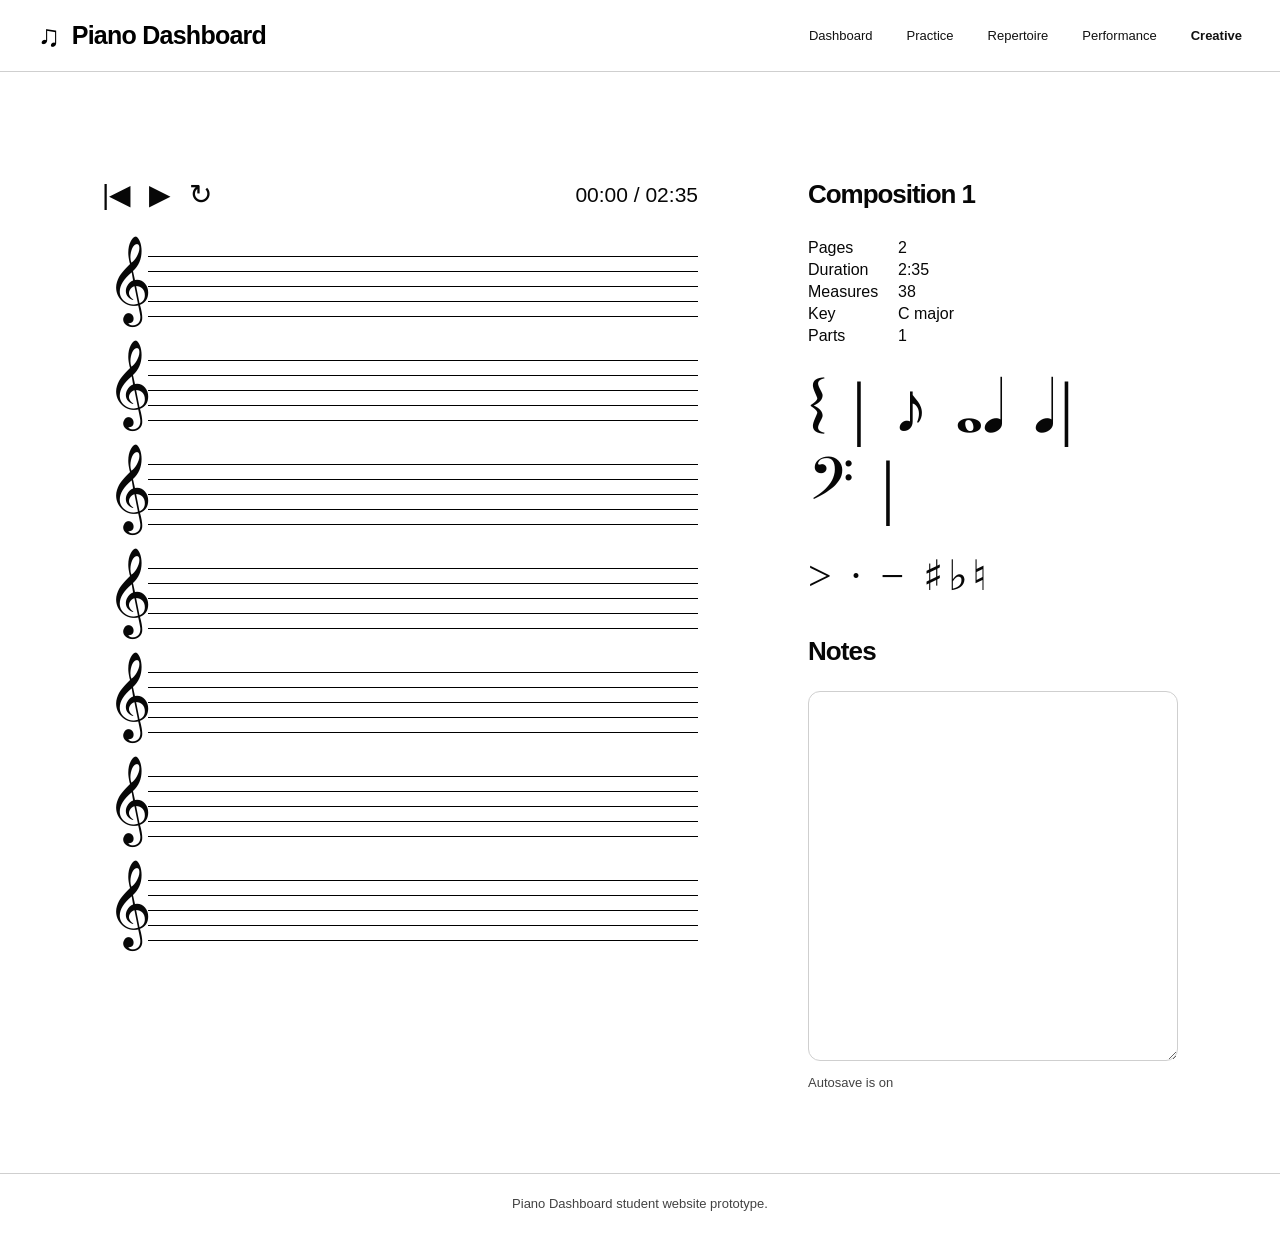
==== composition1.html @ 479e0311 "first commit" ====
<!DOCTYPE html>
<html lang="en">
<head><meta charset="UTF-8"><meta name="viewport" content="width=device-width, initial-scale=1.0"><title>Piano Dashboard | Composition</title><link rel="stylesheet" href="css/style.css"></head>
<body>
<header class="site-header"><a class="logo" href="index.html"><span class="logo-mark">♫</span><span>Piano Dashboard</span></a><button class="nav-toggle" aria-label="Toggle navigation">☰</button><nav class="main-nav"><a href="index.html">Dashboard</a><a href="practice.html">Practice</a><a href="repertoire.html">Repertoire</a><a href="performance.html">Performance</a><a class="active" href="creative.html">Creative</a></nav></header>
<main>
<section class="sheet-layout">
  <div>
    <div class="player-row"><div class="player-icons"><span>|◀</span><span>▶</span><span>↻</span></div><div class="time-text">00:00 / 02:35</div></div>
    <div class="staff-paper" aria-label="Blank staff paper">
      <div class="staff-line-group"><div class="clef">𝄞</div><div class="staff-lines"></div></div><div class="staff-line-group"><div class="clef">𝄞</div><div class="staff-lines"></div></div><div class="staff-line-group"><div class="clef">𝄞</div><div class="staff-lines"></div></div><div class="staff-line-group"><div class="clef">𝄞</div><div class="staff-lines"></div></div><div class="staff-line-group"><div class="clef">𝄞</div><div class="staff-lines"></div></div><div class="staff-line-group"><div class="clef">𝄞</div><div class="staff-lines"></div></div><div class="staff-line-group"><div class="clef">𝄞</div><div class="staff-lines"></div></div>
    </div>
  </div>
  <aside class="detail"><h1>Composition 1</h1><div class="meta-table"><span>Pages</span><span>2</span><span>Duration</span><span>2:35</span><span>Measures</span><span>38</span><span>Key</span><span>C major</span><span>Parts</span><span>1</span></div><div class="music-symbols">𝄔 | ♪ 𝅝 ♩ 𝅘𝅥 | 𝄢 |<br><span style="font-size:42px">&gt; · − ♯♭♮</span></div><h2>Notes</h2><textarea class="notes" id="notesArea" data-storage-key="composition-one-notes"></textarea><p class="save-status" id="saveStatus">Autosave is on</p></aside>
</section>
</main><footer class="site-footer">Piano Dashboard student website prototype.</footer><script src="js/script.js"></script>
</body></html>
---- css/style.css ----
/*
  Piano Dashboard website
  DECO1400-style structure: HTML files in root, CSS in css/style.css, JS in js/script.js, images in images/.
*/

:root {
  --bg: #ffffff;
  --text: #070707;
  --muted: #424242;
  --line: #cfcfcf;
  --soft: #f2f2f2;
  --soft-2: #eaeaea;
  --black: #000000;
  --danger: #d71920;
  --radius: 14px;
  --page-x: 48px;
  --max-width: 1260px;
}

* {
  box-sizing: border-box;
}

html {
  scroll-behavior: smooth;
}

body {
  margin: 0;
  background: var(--bg);
  color: var(--text);
  font-family: Arial, Helvetica, sans-serif;
  font-size: 16px;
}

img {
  max-width: 100%;
  display: block;
}

button,
input,
select,
textarea {
  font: inherit;
}

.site-header {
  height: 72px;
  border-bottom: 1px solid var(--line);
  display: flex;
  align-items: center;
  justify-content: space-between;
  padding: 0 38px;
  background: #fff;
  position: sticky;
  top: 0;
  z-index: 20;
}

.logo {
  color: #000;
  text-decoration: none;
  display: flex;
  align-items: center;
  gap: 12px;
  font-size: 25px;
  font-weight: 700;
  letter-spacing: -0.03em;
}

.logo-mark {
  font-size: 30px;
  line-height: 1;
}

.nav-toggle {
  display: none;
  border: 1px solid var(--line);
  background: #fff;
  border-radius: 8px;
  padding: 8px 10px;
  cursor: pointer;
}

.main-nav {
  display: flex;
  align-items: center;
  gap: 34px;
  font-size: 13px;
  font-weight: 500;
}

.main-nav a {
  color: #111;
  text-decoration: none;
}

.main-nav a.active,
.main-nav a:hover {
  font-weight: 700;
}

main {
  max-width: var(--max-width);
  margin: 0 auto;
  padding: 34px var(--page-x) 70px;
}

.page-head {
  display: flex;
  align-items: flex-start;
  justify-content: space-between;
  gap: 24px;
  margin-bottom: 28px;
}

h1 {
  margin: 0 0 8px;
  font-size: 32px;
  line-height: 1.1;
  letter-spacing: -0.04em;
}

h2 {
  margin: 0 0 24px;
  font-size: 26px;
  letter-spacing: -0.035em;
}

h3 {
  margin: 0 0 22px;
  font-size: 23px;
  letter-spacing: -0.035em;
}

.subtitle {
  margin: 0;
  color: var(--muted);
  font-size: 16px;
}

.btn {
  border: 1px solid var(--black);
  background: var(--black);
  color: #fff;
  border-radius: 6px;
  padding: 13px 20px;
  display: inline-flex;
  align-items: center;
  justify-content: center;
  gap: 8px;
  font-weight: 700;
  font-size: 13px;
  cursor: pointer;
  min-height: 44px;
  text-decoration: none;
}

.btn:hover {
  opacity: 0.85;
}

.btn.secondary {
  background: #fff;
  color: #000;
}

.btn.red {
  background: var(--danger);
  border-color: var(--danger);
}

.card {
  border: 1px solid var(--line);
  border-radius: var(--radius);
  background: #fff;
  overflow: hidden;
}

.card,
.card:link,
.card:visited,
.card:hover,
.card:active {
  color: inherit;
  text-decoration: none;
}

.grid-2 {
  display: grid;
  grid-template-columns: repeat(2, minmax(0, 1fr));
  gap: 30px;
}

.grid-3 {
  display: grid;
  grid-template-columns: repeat(3, minmax(0, 1fr));
  gap: 80px;
}

.grid-4 {
  display: grid;
  grid-template-columns: repeat(4, minmax(0, 1fr));
  gap: 24px;
}

.stat-card {
  height: 78px;
  border: 1px solid var(--line);
  border-radius: 12px;
  display: flex;
  align-items: center;
  gap: 14px;
  padding: 0 22px;
}

.stat-icon {
  width: 47px;
  height: 47px;
  border-radius: 12px;
  background: var(--soft-2);
  display: flex;
  align-items: center;
  justify-content: center;
  flex: 0 0 auto;
  font-size: 23px;
}

.stat-label {
  font-size: 13px;
  color: #222;
  margin-bottom: 4px;
}

.stat-value {
  font-size: 25px;
  font-weight: 700;
  letter-spacing: -0.04em;
}

.dashboard-stats {
  margin-bottom: 42px;
}

.weekly-card {
  border: 1px solid var(--line);
  border-radius: 46px;
  padding: 18px 42px 30px;
  margin-bottom: 24px;
}

.bar-chart {
  height: 350px;
  position: relative;
  display: grid;
  grid-template-columns: 80px repeat(7, 1fr);
  align-items: end;
  gap: 12px;
  padding-top: 8px;
}

.y-axis {
  position: absolute;
  left: 68px;
  top: 10px;
  bottom: 34px;
  width: 1px;
}

.y-label {
  position: absolute;
  right: 0;
  transform: translateY(50%);
  font-size: 9px;
  color: #333;
}

.bar-slot {
  height: 320px;
  display: flex;
  flex-direction: column;
  align-items: center;
  justify-content: flex-end;
  gap: 10px;
}

.bar {
  width: 130px;
  background: #000;
  border-radius: 9px;
  animation: rise 700ms ease-out both;
}

@keyframes rise {
  from { transform: scaleY(0); transform-origin: bottom; }
  to { transform: scaleY(1); transform-origin: bottom; }
}

.bar-label {
  height: 14px;
  font-size: 9px;
  color: #222;
}

.section-title {
  font-size: 25px;
  font-weight: 700;
  margin: 22px 0;
  letter-spacing: -0.035em;
}

.piece-card {
  min-height: 310px;
  padding: 14px;
  display: flex;
  flex-direction: column;
  align-items: center;
  text-align: center;
  transition: transform 180ms ease, box-shadow 180ms ease;
}

.piece-card:hover {
  transform: translateY(-4px);
  box-shadow: 0 12px 24px rgba(0, 0, 0, 0.08);
}

.piece-card img {
  width: 100%;
  height: 200px;
  object-fit: cover;
  object-position: top center;
  margin-bottom: 14px;
  border-radius: 6px;
}

.piece-title {
  color: #000;
  text-decoration: none;
  font-weight: 700;
  font-size: 16px;
  line-height: 1.35;
  margin: 0 auto 14px;
  max-width: 220px;
}

.badge {
  display: inline-flex;
  align-items: center;
  justify-content: center;
  padding: 9px 13px;
  border-radius: 7px;
  font-size: 14px;
  margin-top: auto;
}

.badge.advanced {
  background: #ffb1b1;
  color: #f00;
}

.badge.beginner {
  background: #a6f3b5;
  color: #13a338;
}

.badge.intermediate {
  background: #f2f58a;
  color: #8f9418;
}

.practice-top {
  display: grid;
  grid-template-columns: 1fr 1fr;
  gap: 76px;
  margin-bottom: 74px;
}

.panel {
  border: 1px solid var(--line);
  border-radius: var(--radius);
  padding: 24px 28px;
  min-height: 380px;
}

.select-box,
.search-box,
.filter-box {
  height: 46px;
  background: var(--soft-2);
  border: 0;
  border-radius: 10px;
  display: flex;
  align-items: center;
  padding: 0 16px;
  color: #666;
  justify-content: space-between;
  width: 100%;
}

.timer {
  font-size: 46px;
  font-weight: 700;
  letter-spacing: -0.06em;
  text-align: center;
  margin: 36px 0 20px;
}

.button-row {
  display: flex;
  justify-content: center;
  gap: 30px;
}

.line-chart {
  min-height: 280px;
  display: flex;
  align-items: center;
  justify-content: center;
}

.sessions-card {
  padding: 22px 28px 30px;
}

.session-row {
  background: var(--soft);
  border-radius: 18px;
  min-height: 84px;
  padding: 18px 26px;
  display: flex;
  align-items: center;
  justify-content: space-between;
  margin-bottom: 32px;
}

.session-row:last-child {
  margin-bottom: 0;
}

.session-title {
  font-size: 19px;
  margin: 0 0 8px;
}

.session-composer {
  color: #444;
  margin: 0;
  font-size: 15px;
}

.session-meta {
  text-align: right;
  font-size: 14px;
}

.session-min {
  font-size: 18px;
  margin-bottom: 8px;
}

.repertoire-controls {
  border: 1px solid var(--line);
  border-radius: 11px;
  padding: 12px;
  display: grid;
  grid-template-columns: 1fr 1fr;
  gap: 32px;
  margin-bottom: 22px;
}

.no-results {
  display: none;
  color: var(--muted);
  margin: 20px 0;
}

.browse-head {
  display: flex;
  align-items: center;
  justify-content: space-between;
  margin: 20px 0;
}

.browse-arrows {
  display: flex;
  align-items: center;
  gap: 18px;
  font-size: 14px;
}

.browse-status {
  color: var(--muted);
  font-size: 14px;
  margin: -10px 0 18px;
}

.text-button,
.arrow-button {
  background: transparent;
  border: 0;
  color: #000;
  cursor: pointer;
  font: inherit;
  padding: 4px 6px;
}

.text-button:hover,
.arrow-button:hover {
  text-decoration: underline;
}

.arrow-button {
  font-size: 22px;
  line-height: 1;
}

.arrow-button:disabled {
  color: #aaa;
  cursor: not-allowed;
  text-decoration: none;
}

.browse-grid {
  min-height: 310px;
}

.performance-timeline {
  margin-top: 22px;
}

.perf-card img {
  width: 100%;
  height: 360px;
  object-fit: cover;
}

.perf-body {
  padding: 24px 22px 28px;
}

.perf-title {
  font-size: 22px;
  font-weight: 700;
  margin-bottom: 12px;
}

.perf-line {
  display: flex;
  align-items: center;
  gap: 12px;
  font-size: 20px;
  margin: 8px 0;
}

.image-card {
  cursor: pointer;
  text-decoration: none;
  color: #000;
}

.image-card img {
  width: 100%;
  height: 680px;
  object-fit: cover;
}

.image-card .card-body {
  padding: 20px 28px 28px;
}

.image-card h3 {
  margin: 0 0 8px;
  font-size: 24px;
}

.image-card p {
  margin: 0;
  font-size: 16px;
}

.idea-form {
  border: 1px solid var(--line);
  border-radius: var(--radius);
  padding: 18px;
  margin-bottom: 28px;
  display: none;
  grid-template-columns: 1fr 1fr auto;
  gap: 12px;
}

.idea-form.open {
  display: grid;
}

.idea-form input {
  height: 44px;
  border: 1px solid var(--line);
  border-radius: 8px;
  padding: 0 12px;
}

.sheet-layout {
  display: grid;
  grid-template-columns: minmax(520px, 1fr) 370px;
  gap: 110px;
  padding: 72px 44px 0;
}

.player-row {
  display: grid;
  grid-template-columns: 120px 1fr;
  align-items: center;
  margin-bottom: 12px;
}

.player-icons {
  display: flex;
  align-items: center;
  gap: 18px;
  font-size: 28px;
}

.time-text {
  text-align: right;
  font-size: 21px;
}

.staff-paper {
  width: 100%;
  min-height: 760px;
  padding: 8px 0;
}

.staff-line-group {
  height: 96px;
  margin-bottom: 8px;
  position: relative;
  display: flex;
  align-items: center;
  padding-left: 5px;
}

.staff-lines {
  position: absolute;
  left: 46px;
  right: 0;
  top: 25px;
  height: 62px;
  background: repeating-linear-gradient(to bottom, #000 0 1px, transparent 1px 15px);
}

.clef {
  font-family: Georgia, serif;
  font-size: 76px;
  z-index: 1;
  line-height: 1;
}

.sheet-img {
  width: 100%;
  height: auto;
  border: 1px solid #333;
}

.detail h1 {
  font-size: 26px;
  line-height: 1.25;
  margin-bottom: 28px;
}

.meta-table {
  display: grid;
  grid-template-columns: 90px 1fr;
  row-gap: 4px;
  margin: 20px 0 24px;
  font-size: 16px;
}

.music-symbols {
  font-size: 72px;
  font-family: Georgia, serif;
  line-height: 1.1;
  letter-spacing: 0.06em;
  margin: 12px 0 30px;
  max-width: 340px;
}

textarea.notes {
  width: 100%;
  height: 370px;
  border: 1px solid var(--line);
  border-radius: 12px;
  resize: vertical;
  padding: 14px;
  font-size: 16px;
}

.detail-buttons {
  display: flex;
  flex-direction: column;
  align-items: flex-start;
  gap: 34px;
  margin: 22px 0 36px;
}

.save-status {
  color: var(--muted);
  font-size: 13px;
  margin-top: 10px;
}

.site-footer {
  border-top: 1px solid var(--line);
  padding: 22px var(--page-x);
  color: var(--muted);
  font-size: 13px;
  text-align: center;
}

@media (max-width: 980px) {
  :root {
    --page-x: 24px;
  }

  .site-header {
    padding: 0 22px;
  }

  .nav-toggle {
    display: block;
  }

  .main-nav {
    display: none;
    position: absolute;
    left: 0;
    right: 0;
    top: 72px;
    background: white;
    border-bottom: 1px solid var(--line);
    padding: 18px 24px;
    flex-direction: column;
    align-items: flex-start;
    gap: 18px;
  }

  .main-nav.open {
    display: flex;
  }

  .grid-2,
  .grid-3,
  .grid-4,
  .practice-top,
  .sheet-layout {
    grid-template-columns: 1fr;
    gap: 24px;
  }

  .grid-3 {
    gap: 18px;
  }

  .page-head {
    flex-direction: column;
  }

  .image-card img {
    height: 360px;
  }

  .bar {
    width: 60px;
  }

  .sheet-layout {
    padding: 32px 0 0;
  }

  .repertoire-controls,
  .idea-form {
    grid-template-columns: 1fr;
    gap: 12px;
  }
}

@media (max-width: 600px) {
  .logo {
    font-size: 20px;
  }

  h1 {
    font-size: 28px;
  }

  main {
    padding-top: 26px;
  }

  .weekly-card {
    padding: 18px;
    border-radius: 24px;
    overflow-x: auto;
  }

  .bar-chart {
    min-width: 680px;
  }

  .session-row {
    flex-direction: column;
    align-items: flex-start;
    gap: 12px;
  }

  .session-meta {
    text-align: left;
  }

  .timer {
    font-size: 38px;
  }
}

/* Sheet music page browser */
.sheet-player-row { align-items: center; margin-bottom: 14px; }
.sheet-control { border: 0; background: transparent; color: #000; font-size: 24px; font-weight: 700; cursor: pointer; line-height: 1; padding: 6px 8px; }
.sheet-control:disabled { cursor: not-allowed; opacity: 0.3; }
.sheet-browser { width: 100%; border: 1px solid #222; background: #fff; overflow: hidden; }
.sheet-browser .sheet-img { border: 0; width: 100%; display: block; }
.sheet-pagination { display: flex; align-items: center; justify-content: space-between; gap: 16px; margin: 18px 0 16px; }
.sheet-pagination p { margin: 0; font-weight: 700; white-space: nowrap; }
.small-btn { min-height: 38px; padding: 9px 14px; font-size: 13px; }
.sheet-thumbs { display: grid; grid-template-columns: repeat(6, 1fr); gap: 10px; }
.sheet-thumb { border: 1px solid #d0d0d0; border-radius: 8px; background: #fff; cursor: pointer; padding: 6px; display: flex; flex-direction: column; gap: 6px; align-items: center; }
.sheet-thumb img { width: 100%; height: 86px; object-fit: cover; object-position: top center; display: block; }
.sheet-thumb span { width: 22px; height: 22px; border-radius: 50%; background: #efefef; display: inline-flex; align-items: center; justify-content: center; font-size: 12px; font-weight: 700; }
.sheet-thumb.active { border-color: #000; box-shadow: 0 0 0 2px #000 inset; }
.sheet-thumb.active span { background: #000; color: #fff; }
@media (max-width: 980px) { .sheet-thumbs { grid-template-columns: repeat(3, 1fr); } }
@media (max-width: 600px) { .sheet-pagination { flex-direction: column; align-items: stretch; } .sheet-pagination p { text-align: center; } .sheet-thumbs { grid-template-columns: repeat(2, 1fr); } }
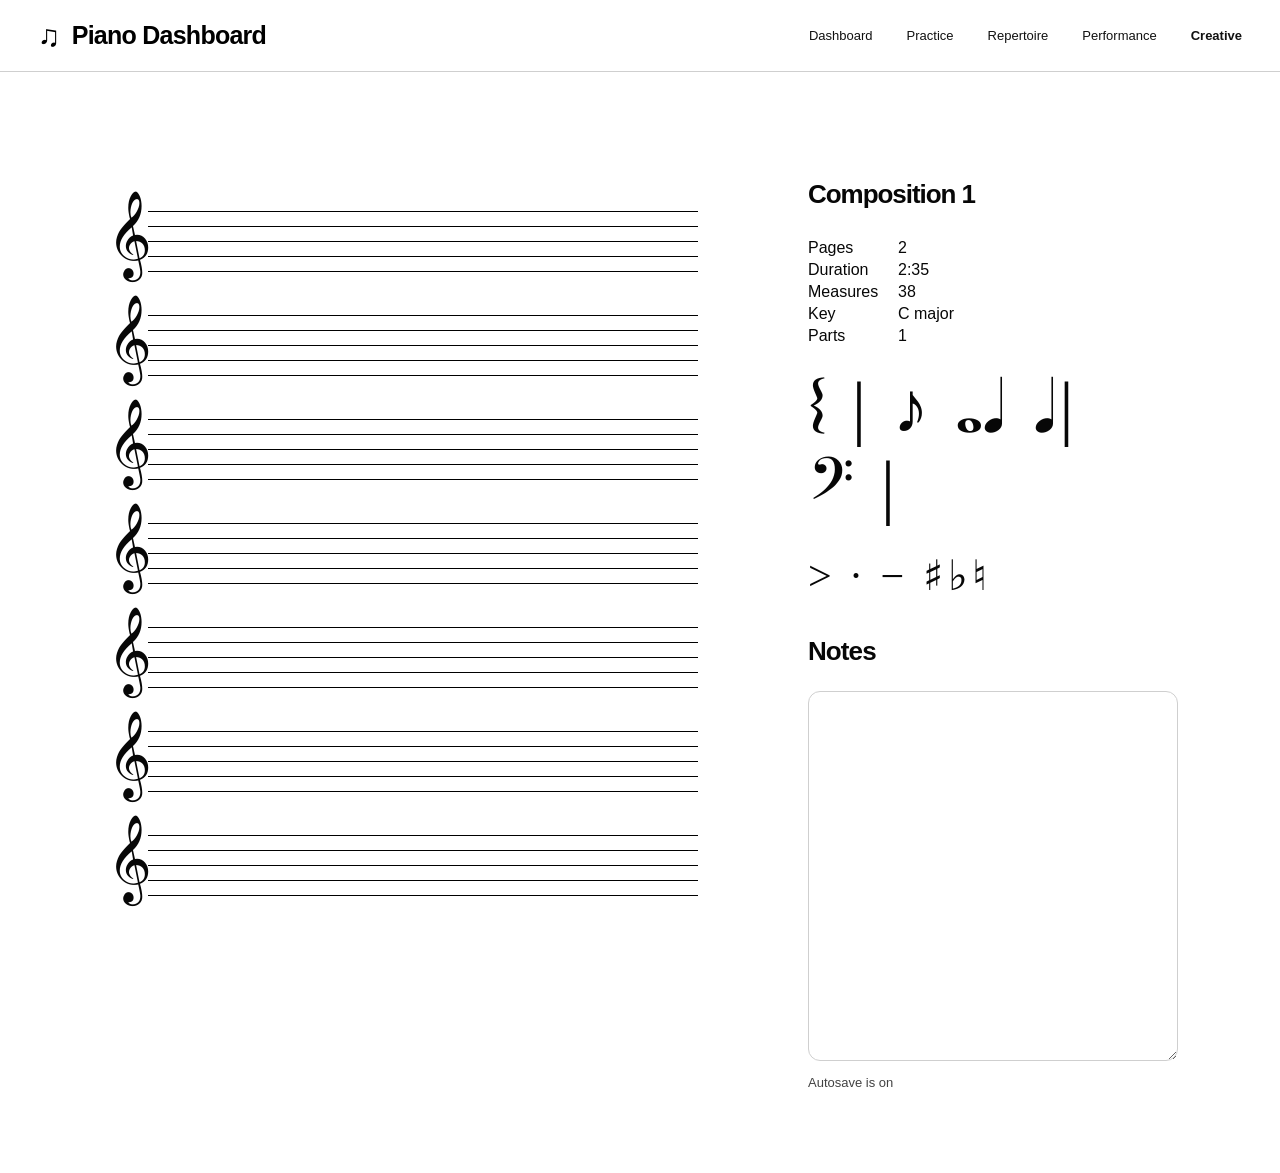
==== commit 81fdabf8: "commit 2 implemented the pieces, deleted footer (looks ugly), made adjustments to the js script. thi" ====
--- a/composition1.html
+++ b/composition1.html
@@ -6,12 +6,12 @@
 <main>
 <section class="sheet-layout">
   <div>
-    <div class="player-row"><div class="player-icons"><span>|◀</span><span>▶</span><span>↻</span></div><div class="time-text">00:00 / 02:35</div></div>
     <div class="staff-paper" aria-label="Blank staff paper">
       <div class="staff-line-group"><div class="clef">𝄞</div><div class="staff-lines"></div></div><div class="staff-line-group"><div class="clef">𝄞</div><div class="staff-lines"></div></div><div class="staff-line-group"><div class="clef">𝄞</div><div class="staff-lines"></div></div><div class="staff-line-group"><div class="clef">𝄞</div><div class="staff-lines"></div></div><div class="staff-line-group"><div class="clef">𝄞</div><div class="staff-lines"></div></div><div class="staff-line-group"><div class="clef">𝄞</div><div class="staff-lines"></div></div><div class="staff-line-group"><div class="clef">𝄞</div><div class="staff-lines"></div></div>
     </div>
   </div>
   <aside class="detail"><h1>Composition 1</h1><div class="meta-table"><span>Pages</span><span>2</span><span>Duration</span><span>2:35</span><span>Measures</span><span>38</span><span>Key</span><span>C major</span><span>Parts</span><span>1</span></div><div class="music-symbols">𝄔 | ♪ 𝅝 ♩ 𝅘𝅥 | 𝄢 |<br><span style="font-size:42px">&gt; · − ♯♭♮</span></div><h2>Notes</h2><textarea class="notes" id="notesArea" data-storage-key="composition-one-notes"></textarea><p class="save-status" id="saveStatus">Autosave is on</p></aside>
 </section>
-</main><footer class="site-footer">Piano Dashboard student website prototype.</footer><script src="js/script.js"></script>
+</main>
+<script src="js/script.js"></script>
 </body></html>
--- a/css/style.css
+++ b/css/style.css
@@ -1,6 +1,5 @@
 /*
   Piano Dashboard website
-  DECO1400-style structure: HTML files in root, CSS in css/style.css, JS in js/script.js, images in images/.
 */
 
 :root {
@@ -824,19 +823,108 @@
 }
 
 /* Sheet music page browser */
-.sheet-player-row { align-items: center; margin-bottom: 14px; }
-.sheet-control { border: 0; background: transparent; color: #000; font-size: 24px; font-weight: 700; cursor: pointer; line-height: 1; padding: 6px 8px; }
-.sheet-control:disabled { cursor: not-allowed; opacity: 0.3; }
-.sheet-browser { width: 100%; border: 1px solid #222; background: #fff; overflow: hidden; }
-.sheet-browser .sheet-img { border: 0; width: 100%; display: block; }
-.sheet-pagination { display: flex; align-items: center; justify-content: space-between; gap: 16px; margin: 18px 0 16px; }
-.sheet-pagination p { margin: 0; font-weight: 700; white-space: nowrap; }
-.small-btn { min-height: 38px; padding: 9px 14px; font-size: 13px; }
-.sheet-thumbs { display: grid; grid-template-columns: repeat(6, 1fr); gap: 10px; }
-.sheet-thumb { border: 1px solid #d0d0d0; border-radius: 8px; background: #fff; cursor: pointer; padding: 6px; display: flex; flex-direction: column; gap: 6px; align-items: center; }
-.sheet-thumb img { width: 100%; height: 86px; object-fit: cover; object-position: top center; display: block; }
-.sheet-thumb span { width: 22px; height: 22px; border-radius: 50%; background: #efefef; display: inline-flex; align-items: center; justify-content: center; font-size: 12px; font-weight: 700; }
-.sheet-thumb.active { border-color: #000; box-shadow: 0 0 0 2px #000 inset; }
-.sheet-thumb.active span { background: #000; color: #fff; }
-@media (max-width: 980px) { .sheet-thumbs { grid-template-columns: repeat(3, 1fr); } }
-@media (max-width: 600px) { .sheet-pagination { flex-direction: column; align-items: stretch; } .sheet-pagination p { text-align: center; } .sheet-thumbs { grid-template-columns: repeat(2, 1fr); } }+.browse-arrows {
+  display: flex;
+  align-items: center;
+  gap: 14px;
+}
+
+.text-button,
+.arrow-button {
+  border: none;
+  background: transparent;
+  color: #000;
+  font: inherit;
+  cursor: pointer;
+}
+
+.text-button:hover,
+.arrow-button:hover {
+  text-decoration: underline;
+}
+
+.arrow-button {
+  font-size: 22px;
+  line-height: 1;
+}
+
+/* Sheet page controls */
+.sheet-viewer {
+  width: 100%;
+}
+
+.sheet-control {
+  border: none;
+  background: transparent;
+  font-size: 24px;
+  font-weight: 700;
+  cursor: pointer;
+  padding: 4px 8px;
+}
+
+.sheet-control:hover {
+  transform: scale(1.08);
+}
+
+.sheet-pagination {
+  display: flex;
+  align-items: center;
+  justify-content: center;
+  gap: 22px;
+  margin-top: 18px;
+  font-weight: 700;
+}
+
+.sheet-thumbnails {
+  display: flex;
+  gap: 12px;
+  margin-top: 18px;
+  overflow-x: auto;
+  padding-bottom: 10px;
+}
+
+.sheet-thumb {
+  border: 1px solid #d0d0d0;
+  background: #fff;
+  border-radius: 10px;
+  padding: 8px;
+  width: 88px;
+  cursor: pointer;
+  opacity: 0.65;
+  flex: 0 0 auto;
+}
+
+.sheet-thumb.active {
+  opacity: 1;
+  border-color: #000;
+}
+
+.sheet-thumb img {
+  width: 100%;
+  height: 90px;
+  object-fit: cover;
+  object-position: top;
+  display: block;
+  margin-bottom: 6px;
+}
+
+.sheet-thumb span {
+  font-weight: 700;
+  font-size: 13px;
+}
+
+/* Responsive sheet pagination */
+@media (max-width: 700px) {
+  .sheet-pagination {
+    flex-direction: column;
+    gap: 10px;
+  }
+
+  .sheet-thumb {
+    width: 72px;
+  }
+
+  .sheet-thumb img {
+    height: 76px;
+  }
+}
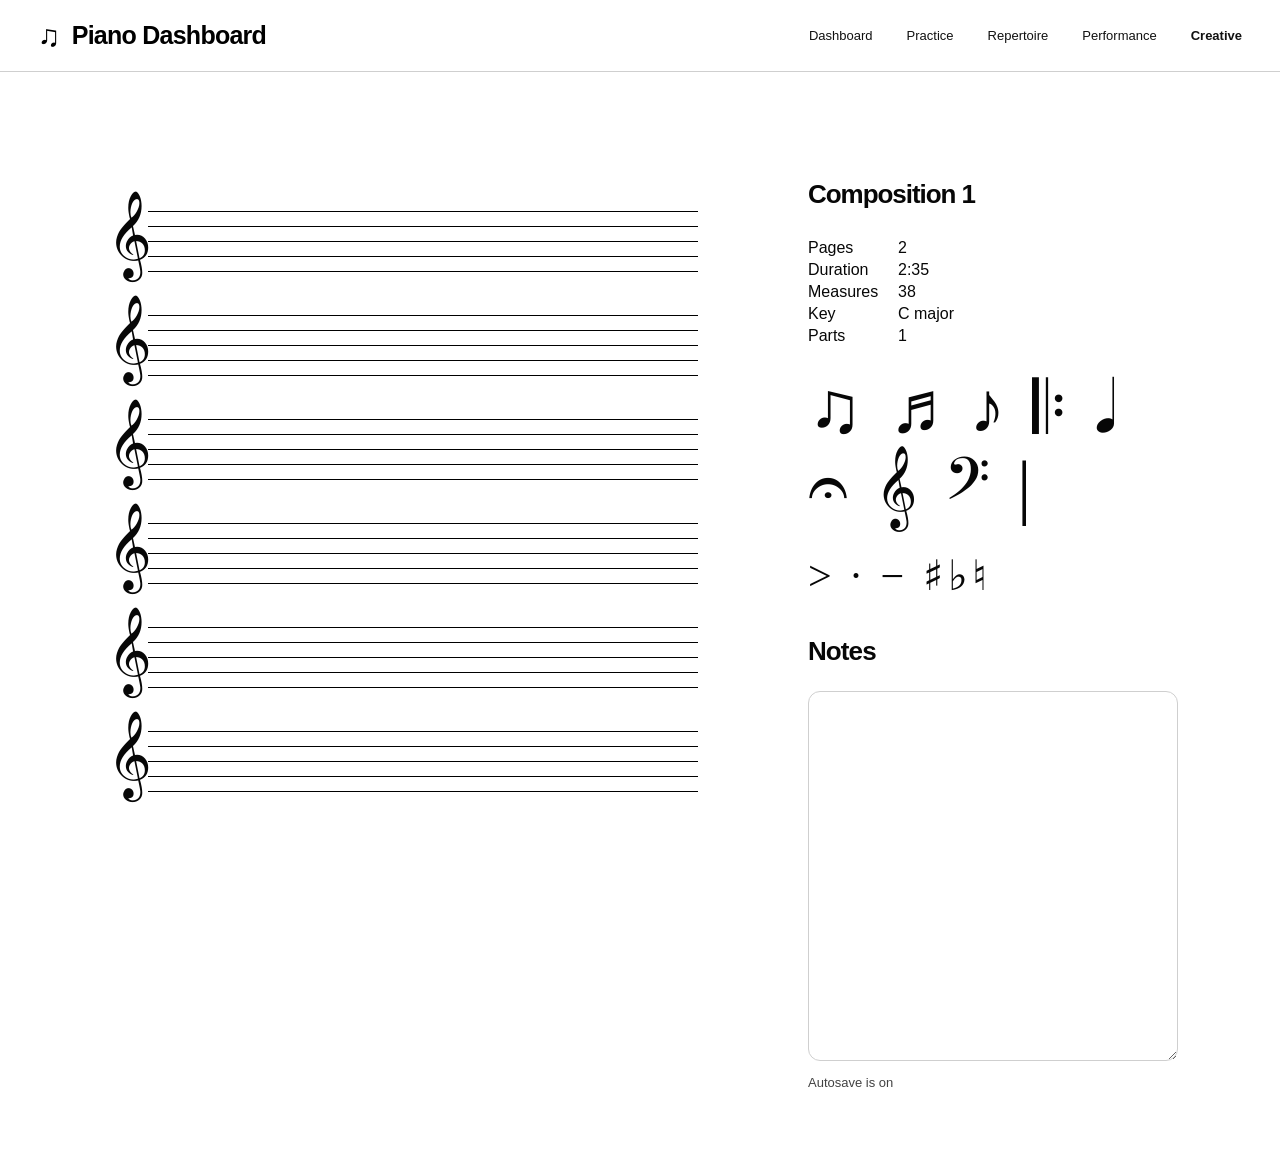
==== commit 646ae338: "changes implemented youtube link for performance removed hover function in top bar removed redundant" ====
--- a/composition1.html
+++ b/composition1.html
@@ -1,16 +1,73 @@
 <!DOCTYPE html>
 <html lang="en">
-<head><meta charset="UTF-8"><meta name="viewport" content="width=device-width, initial-scale=1.0"><title>Piano Dashboard | Composition</title><link rel="stylesheet" href="css/style.css"></head>
+<head>
+  <meta charset="UTF-8">
+  <meta name="viewport" content="width=device-width, initial-scale=1.0">
+  <title>Piano Dashboard | Composition</title>
+  <link rel="stylesheet" href="css/style.css">
+</head>
 <body>
-<header class="site-header"><a class="logo" href="index.html"><span class="logo-mark">♫</span><span>Piano Dashboard</span></a><button class="nav-toggle" aria-label="Toggle navigation">☰</button><nav class="main-nav"><a href="index.html">Dashboard</a><a href="practice.html">Practice</a><a href="repertoire.html">Repertoire</a><a href="performance.html">Performance</a><a class="active" href="creative.html">Creative</a></nav></header>
+<header class="site-header">
+  <a class="logo" href="index.html">
+    <span class="logo-mark">♫</span>
+    <span>Piano Dashboard</span>
+  </a>
+  <button class="nav-toggle" aria-label="Toggle navigation">☰</button>
+  <nav class="main-nav">
+    <a href="index.html">Dashboard</a>
+    <a href="practice.html">Practice</a>
+    <a href="repertoire.html">Repertoire</a>
+    <a href="performance.html">Performance</a>
+    <a class="active" href="creative.html">Creative</a>
+  </nav>
+</header>
 <main>
 <section class="sheet-layout">
   <div>
     <div class="staff-paper" aria-label="Blank staff paper">
-      <div class="staff-line-group"><div class="clef">𝄞</div><div class="staff-lines"></div></div><div class="staff-line-group"><div class="clef">𝄞</div><div class="staff-lines"></div></div><div class="staff-line-group"><div class="clef">𝄞</div><div class="staff-lines"></div></div><div class="staff-line-group"><div class="clef">𝄞</div><div class="staff-lines"></div></div><div class="staff-line-group"><div class="clef">𝄞</div><div class="staff-lines"></div></div><div class="staff-line-group"><div class="clef">𝄞</div><div class="staff-lines"></div></div><div class="staff-line-group"><div class="clef">𝄞</div><div class="staff-lines"></div></div>
+      <div class="staff-line-group">
+        <div class="clef">𝄞</div>
+        <div class="staff-lines"></div>
+      </div>
+      <div class="staff-line-group">
+        <div class="clef">𝄞</div>
+        <div class="staff-lines"></div>
+      </div>
+      <div class="staff-line-group">
+        <div class="clef">𝄞</div>
+        <div class="staff-lines"></div>
+      </div>
+      <div class="staff-line-group">
+        <div class="clef">𝄞</div>
+        <div class="staff-lines"></div>
+      </div>
+      <div class="staff-line-group">
+        <div class="clef">𝄞</div>
+        <div class="staff-lines"></div>
+      </div>
+      <div class="staff-line-group">
+        <div class="clef">𝄞</div>
+        <div class="staff-lines"></div>
+      </div>
     </div>
   </div>
-  <aside class="detail"><h1>Composition 1</h1><div class="meta-table"><span>Pages</span><span>2</span><span>Duration</span><span>2:35</span><span>Measures</span><span>38</span><span>Key</span><span>C major</span><span>Parts</span><span>1</span></div><div class="music-symbols">𝄔 | ♪ 𝅝 ♩ 𝅘𝅥 | 𝄢 |<br><span style="font-size:42px">&gt; · − ♯♭♮</span></div><h2>Notes</h2><textarea class="notes" id="notesArea" data-storage-key="composition-one-notes"></textarea><p class="save-status" id="saveStatus">Autosave is on</p></aside>
+  <aside class="detail">
+    <h1>Composition 1</h1>
+    <div class="meta-table">
+      <span>Pages</span><span>2</span>
+      <span>Duration</span><span>2:35</span>
+      <span>Measures</span><span>38</span>
+      <span>Key</span><span>C major</span>
+      <span>Parts</span><span>1</span>
+    </div>
+    <div class="music-symbols">
+      ♫ ♬ ♪ 𝄆 ♩ 𝄐 𝄞 𝄢 |<br>
+      <span style="font-size:42px">&gt; · − ♯♭♮</span>
+    </div>
+    <h2>Notes</h2>
+    <textarea class="notes" id="notesArea" data-storage-key="composition-one-notes"></textarea>
+    <p class="save-status" id="saveStatus">Autosave is on</p>
+  </aside>
 </section>
 </main>
 <script src="js/script.js"></script>
--- a/css/style.css
+++ b/css/style.css
@@ -95,8 +95,7 @@
   text-decoration: none;
 }
 
-.main-nav a.active,
-.main-nav a:hover {
+.main-nav a.active {
   font-weight: 700;
 }
 
@@ -927,4 +926,120 @@
   .sheet-thumb img {
     height: 76px;
   }
-}+}
+
+.chart-container {
+  position: relative;
+  width: 100%;
+  height: 330px;
+  padding: 10px 35px 20px;
+}
+
+.weekly-card {
+  border: 1px solid #cfcfcf;
+  border-radius: 46px;
+  padding: 22px 42px 30px;
+  margin-bottom: 24px;
+}
+
+.weekly-card canvas {
+  display: block;
+  width: 100% !important;
+  height: 100% !important;
+}
+
+.practice-chart-container {
+  position: relative;
+  width: 100%;
+  height: 260px;
+  margin-top: 20px;
+}
+
+.practice-chart-container canvas {
+  width: 100% !important;
+  height: 100% !important;
+}
+
+.chart-caption {
+  margin-top: 10px;
+  text-align: center;
+  color: #555;
+  font-size: 14px;
+}
+
+.modal-overlay {
+  position: fixed;
+  inset: 0;
+  background: rgba(0, 0, 0, 0.35);
+  display: none;
+  align-items: center;
+  justify-content: center;
+  z-index: 1000;
+  padding: 24px;
+}
+
+.modal-overlay.open {
+  display: flex;
+}
+
+.upload-modal {
+  width: 100%;
+  max-width: 480px;
+  background: #fff;
+  border-radius: 18px;
+  padding: 28px;
+  position: relative;
+  box-shadow: 0 20px 60px rgba(0, 0, 0, 0.2);
+}
+
+.modal-close {
+  position: absolute;
+  top: 16px;
+  right: 18px;
+  border: none;
+  background: transparent;
+  font-size: 28px;
+  cursor: pointer;
+}
+
+.upload-box {
+  border: 2px dashed #cfcfcf;
+  border-radius: 16px;
+  padding: 28px;
+  text-align: center;
+  margin: 24px 0 16px;
+  background: #f8f8f8;
+}
+
+.upload-icon {
+  font-size: 42px;
+  margin: 0 0 8px;
+}
+
+.upload-hint {
+  color: #666;
+  font-size: 14px;
+  margin-bottom: 18px;
+}
+
+.selected-file {
+  font-size: 14px;
+  color: #444;
+  margin-bottom: 20px;
+}
+
+.modal-actions {
+  display: flex;
+  justify-content: flex-end;
+  gap: 12px;
+}
+
+@media (max-width: 600px) {
+  .modal-actions {
+    flex-direction: column;
+  }
+
+  .modal-actions .btn {
+    width: 100%;
+  }
+}
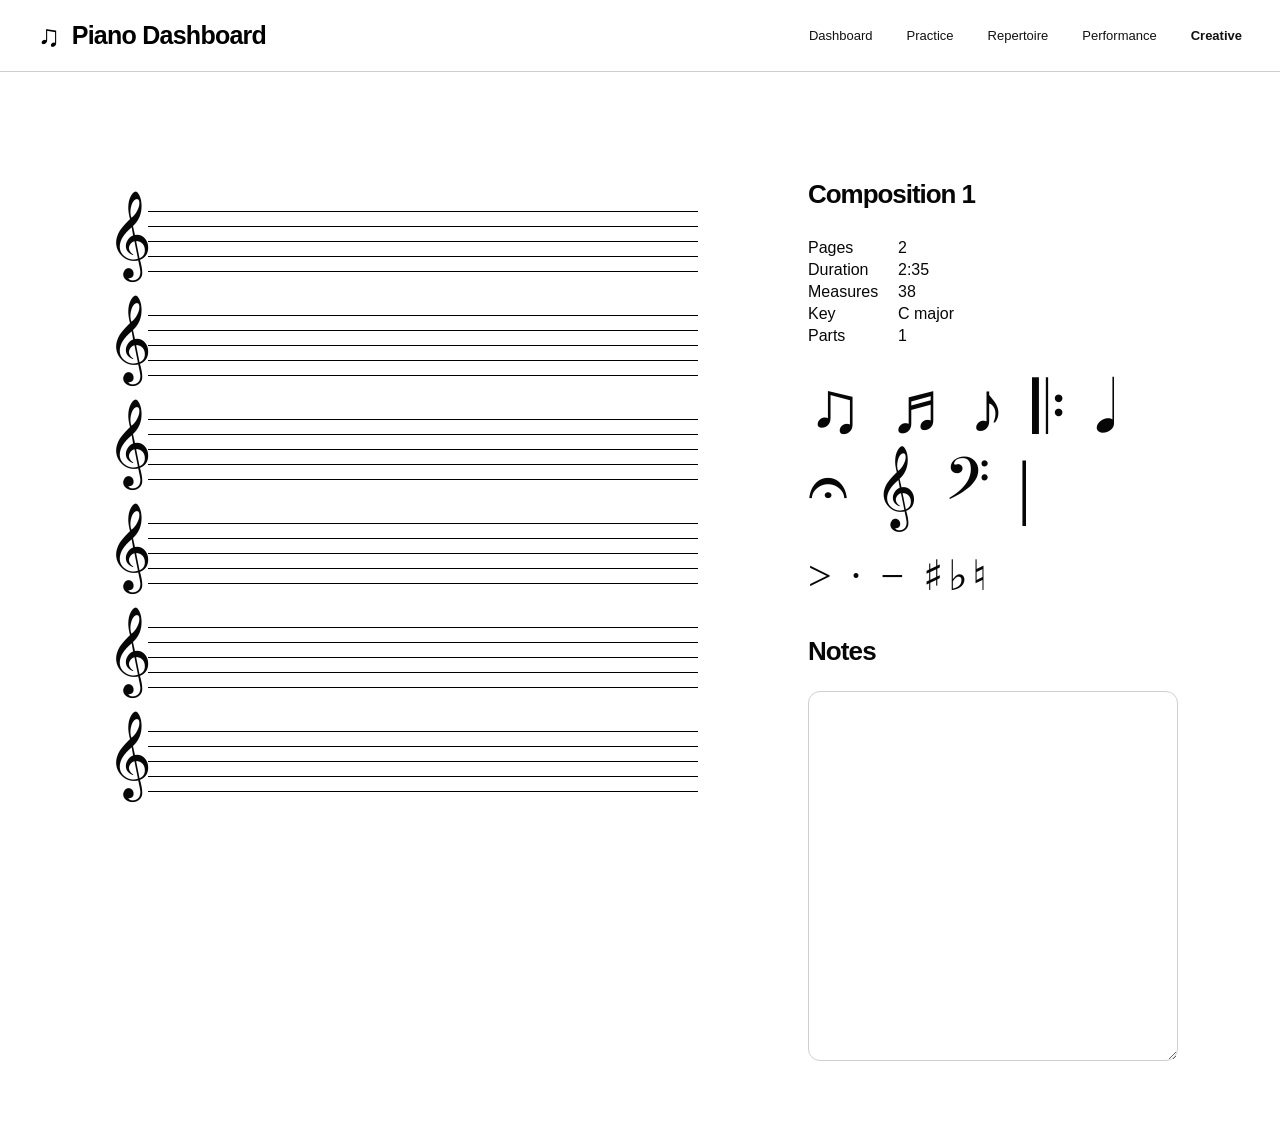
==== commit e09b8f82: "minor changes" ====
--- a/composition1.html
+++ b/composition1.html
@@ -3,7 +3,7 @@
 <head>
   <meta charset="UTF-8">
   <meta name="viewport" content="width=device-width, initial-scale=1.0">
-  <title>Piano Dashboard | Composition</title>
+  <title>Piano Dashboard | Composition 1</title>
   <link rel="stylesheet" href="css/style.css">
 </head>
 <body>
@@ -12,7 +12,6 @@
     <span class="logo-mark">♫</span>
     <span>Piano Dashboard</span>
   </a>
-  <button class="nav-toggle" aria-label="Toggle navigation">☰</button>
   <nav class="main-nav">
     <a href="index.html">Dashboard</a>
     <a href="practice.html">Practice</a>
@@ -65,8 +64,7 @@
       <span style="font-size:42px">&gt; · − ♯♭♮</span>
     </div>
     <h2>Notes</h2>
-    <textarea class="notes" id="notesArea" data-storage-key="composition-one-notes"></textarea>
-    <p class="save-status" id="saveStatus">Autosave is on</p>
+    <textarea class="notes" id="notesArea"></textarea>
   </aside>
 </section>
 </main>
--- a/css/style.css
+++ b/css/style.css
@@ -73,15 +73,6 @@
   line-height: 1;
 }
 
-.nav-toggle {
-  display: none;
-  border: 1px solid var(--line);
-  background: #fff;
-  border-radius: 8px;
-  padding: 8px 10px;
-  cursor: pointer;
-}
-
 .main-nav {
   display: flex;
   align-items: center;
@@ -241,66 +232,6 @@
   margin-bottom: 42px;
 }
 
-.weekly-card {
-  border: 1px solid var(--line);
-  border-radius: 46px;
-  padding: 18px 42px 30px;
-  margin-bottom: 24px;
-}
-
-.bar-chart {
-  height: 350px;
-  position: relative;
-  display: grid;
-  grid-template-columns: 80px repeat(7, 1fr);
-  align-items: end;
-  gap: 12px;
-  padding-top: 8px;
-}
-
-.y-axis {
-  position: absolute;
-  left: 68px;
-  top: 10px;
-  bottom: 34px;
-  width: 1px;
-}
-
-.y-label {
-  position: absolute;
-  right: 0;
-  transform: translateY(50%);
-  font-size: 9px;
-  color: #333;
-}
-
-.bar-slot {
-  height: 320px;
-  display: flex;
-  flex-direction: column;
-  align-items: center;
-  justify-content: flex-end;
-  gap: 10px;
-}
-
-.bar {
-  width: 130px;
-  background: #000;
-  border-radius: 9px;
-  animation: rise 700ms ease-out both;
-}
-
-@keyframes rise {
-  from { transform: scaleY(0); transform-origin: bottom; }
-  to { transform: scaleY(1); transform-origin: bottom; }
-}
-
-.bar-label {
-  height: 14px;
-  font-size: 9px;
-  color: #222;
-}
-
 .section-title {
   font-size: 25px;
   font-weight: 700;
@@ -408,13 +339,6 @@
   display: flex;
   justify-content: center;
   gap: 30px;
-}
-
-.line-chart {
-  min-height: 280px;
-  display: flex;
-  align-items: center;
-  justify-content: center;
 }
 
 .sessions-card {
@@ -723,10 +647,6 @@
 
   .site-header {
     padding: 0 22px;
-  }
-
-  .nav-toggle {
-    display: block;
   }
 
   .main-nav {
@@ -768,10 +688,6 @@
     height: 360px;
   }
 
-  .bar {
-    width: 60px;
-  }
-
   .sheet-layout {
     padding: 32px 0 0;
   }
@@ -796,16 +712,6 @@
     padding-top: 26px;
   }
 
-  .weekly-card {
-    padding: 18px;
-    border-radius: 24px;
-    overflow-x: auto;
-  }
-
-  .bar-chart {
-    min-width: 680px;
-  }
-
   .session-row {
     flex-direction: column;
     align-items: flex-start;
@@ -819,32 +725,6 @@
   .timer {
     font-size: 38px;
   }
-}
-
-/* Sheet music page browser */
-.browse-arrows {
-  display: flex;
-  align-items: center;
-  gap: 14px;
-}
-
-.text-button,
-.arrow-button {
-  border: none;
-  background: transparent;
-  color: #000;
-  font: inherit;
-  cursor: pointer;
-}
-
-.text-button:hover,
-.arrow-button:hover {
-  text-decoration: underline;
-}
-
-.arrow-button {
-  font-size: 22px;
-  line-height: 1;
 }
 
 /* Sheet page controls */
@@ -928,6 +808,7 @@
   }
 }
 
+/* Chart.js charts */
 .chart-container {
   position: relative;
   width: 100%;
@@ -967,6 +848,7 @@
   font-size: 14px;
 }
 
+/* PDF upload modal */
 .modal-overlay {
   position: fixed;
   inset: 0;
@@ -1022,12 +904,6 @@
   margin-bottom: 18px;
 }
 
-.selected-file {
-  font-size: 14px;
-  color: #444;
-  margin-bottom: 20px;
-}
-
 .modal-actions {
   display: flex;
   justify-content: flex-end;
@@ -1043,3 +919,30 @@
     width: 100%;
   }
 }
+
+.form-group {
+  margin: 24px 0;
+}
+
+.form-group label {
+  display: block;
+  margin-bottom: 8px;
+}
+
+.text-input {
+  width: 100%;
+  height: 46px;
+  border: 1px solid var(--line);
+  border-radius: 10px;
+  padding: 0 14px;
+  font: inherit;
+}
+
+.perf-placeholder {
+  height: 360px;
+  background: var(--soft);
+  display: flex;
+  align-items: center;
+  justify-content: center;
+  font-size: 52px;
+}
